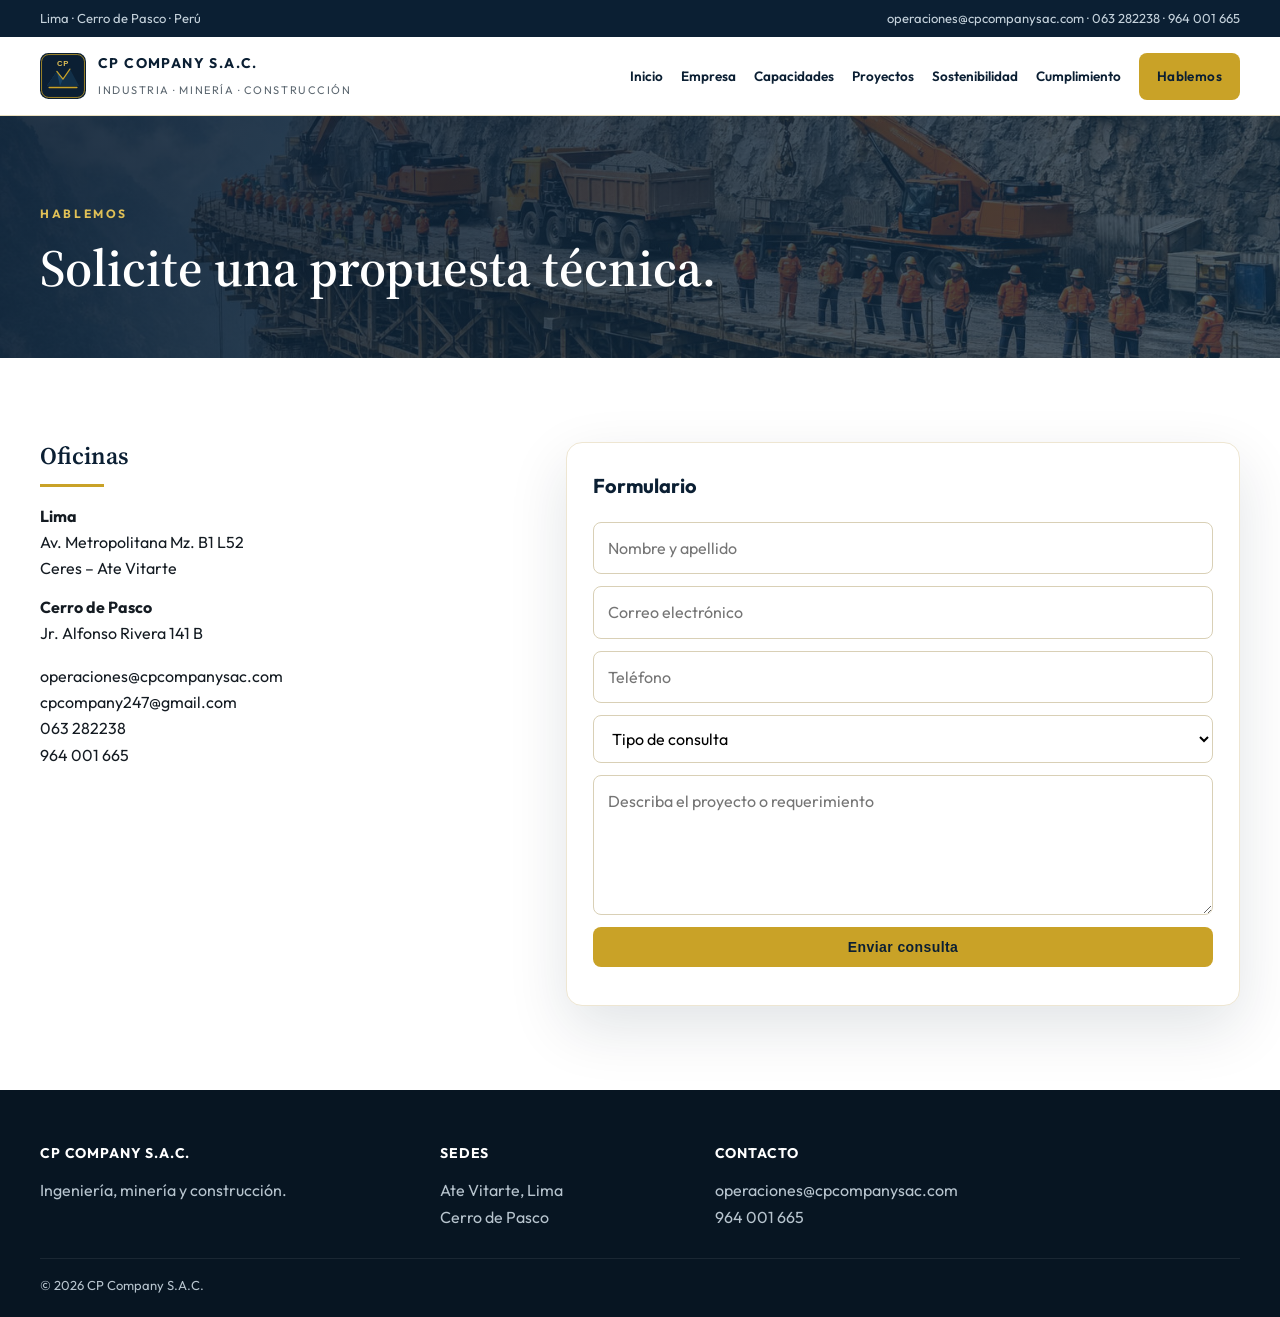
==== contacto.html @ 5b41ce50 "Web Corporativo CP Company" ====
<!DOCTYPE html>
<html lang="es">
<head>
  <meta charset="UTF-8" />
  <meta name="viewport" content="width=device-width, initial-scale=1" />
  <title>Contacto | CP Company S.A.C.</title>
  <link rel="icon" href="img/favicon.svg" type="image/svg+xml" />
  <link rel="stylesheet" href="css/styles.css" />
</head>
<body>
  <div class="topbar">
    <div class="wrap">
      <span>Lima · Cerro de Pasco · Perú</span>
      <span><a href="mailto:operaciones@cpcompanysac.com">operaciones@cpcompanysac.com</a> · 063 282238 · 964 001 665</span>
    </div>
  </div>
  <header class="site">
    <div class="wrap nav">
      <a class="brand" href="index.html">
        <img class="logo" src="img/logo-mark.svg" alt="CP Company" />
        <div class="brand-text"><strong>CP COMPANY S.A.C.</strong><span>Industria · Minería · Construcción</span></div>
      </a>
      <button class="burger" aria-label="Menú">☰</button>
            <nav class="menu">
        <a href="index.html">Inicio</a>
        <a href="empresa.html">Empresa</a>
        <a href="servicios.html">Capacidades</a>
        <a href="experiencia.html">Proyectos</a>
        <a href="sostenibilidad.html">Sostenibilidad</a>
        <a href="cumplimiento.html">Cumplimiento</a>
        <a class="btn" class="active" href="contacto.html">Hablemos</a>
      </nav>
    </div>
  </header>

  <div class="page-hero">
    <div class="wrap">
      <p class="kicker">Hablemos</p>
      <h1>Solicite una propuesta técnica.</h1>
    </div>
  </div>

  <section>
    <div class="wrap contact-grid">
      <div>
        <h2>Oficinas</h2>
        <div class="gold-line"></div>
        <p style="margin-top:16px"><strong>Lima</strong><br>Av. Metropolitana Mz. B1 L52<br>Ceres – Ate Vitarte</p>
        <p style="margin-top:12px"><strong>Cerro de Pasco</strong><br>Jr. Alfonso Rivera 141 B</p>
        <p style="margin-top:16px">
          <a href="mailto:operaciones@cpcompanysac.com">operaciones@cpcompanysac.com</a><br>
          <a href="mailto:cpcompany247@gmail.com">cpcompany247@gmail.com</a><br>
          063 282238<br>
          964 001 665
        </p>
      </div>
      <form id="contacto-form" class="card">
        <h3>Formulario</h3>
        <input type="text" name="nombre" placeholder="Nombre y apellido" required />
        <input type="email" name="email" placeholder="Correo electrónico" required />
        <input type="tel" name="telefono" placeholder="Teléfono" />
        <select name="asunto">
          <option value="">Tipo de consulta</option>
          <option>Consultoría / expediente técnico</option>
          <option>Ejecución de obra</option>
          <option>Servicios mineros / topografía</option>
          <option>Alquiler de equipos</option>
          <option>Otro</option>
        </select>
        <textarea name="mensaje" placeholder="Describa el proyecto o requerimiento" required></textarea>
        <button class="btn" type="submit">Enviar consulta</button>
        <p class="form-note" style="color:var(--muted);font-size:13px"></p>
      </form>
    </div>
  </section>

  <footer>
    <div class="wrap">
      <div class="cols">
        <div><h4>CP Company S.A.C.</h4><p>Ingeniería, minería y construcción.</p></div>
        <div><h4>Sedes</h4><p>Ate Vitarte, Lima<br>Cerro de Pasco</p></div>
        <div><h4>Contacto</h4><p>operaciones@cpcompanysac.com<br>964 001 665</p></div>
      </div>
      <div class="copy">© 2026 CP Company S.A.C.</div>
    </div>
  </footer>
  <script src="js/main.js"></script>
</body>
</html>
---- css/styles.css ----
@import url("https://fonts.googleapis.com/css2?family=Outfit:wght@400;500;600;700;800&family=Source+Serif+4:opsz,wght@8..60,500;8..60,600&display=swap");

:root {
  --navy: #0b1f33;
  --navy-mid: #123049;
  --navy-light: #1a4466;
  --gold: #c9a227;
  --gold-soft: #e0c056;
  --sand: #f6f1e7;
  --ink: #141b22;
  --muted: #5c6770;
  --white: #ffffff;
  --line: rgba(201, 162, 39, 0.35);
  --shadow: 0 22px 60px rgba(11, 31, 51, 0.12);
  --radius: 16px;
  --max: 1200px;
}

* { box-sizing: border-box; margin: 0; padding: 0; }
html { scroll-behavior: smooth; }
body {
  font-family: Outfit, "Segoe UI", sans-serif;
  color: var(--ink);
  background: var(--white);
  line-height: 1.65;
}
img { max-width: 100%; display: block; }
a { color: inherit; text-decoration: none; }
ul { list-style: none; }
code { font-size: .92em; }

.wrap { width: min(var(--max), calc(100% - 40px)); margin: 0 auto; }
.serif { font-family: "Source Serif 4", Georgia, serif; }

.topbar {
  background: var(--navy); color: #c5d2dc; font-size: 13px; padding: 8px 0;
}
.topbar .wrap { display: flex; justify-content: space-between; gap: 16px; flex-wrap: wrap; }
.topbar a:hover { color: var(--gold-soft); }

header.site {
  position: sticky; top: 0; z-index: 50;
  background: rgba(255,255,255,.94);
  backdrop-filter: blur(14px);
  border-bottom: 1px solid #eadfbf;
}
.nav { display: flex; align-items: center; justify-content: space-between; min-height: 78px; gap: 16px; }
.brand { display: flex; align-items: center; gap: 12px; }
.brand img.logo { width: 46px; height: 46px; }
.brand-text strong { display: block; font-size: 14px; letter-spacing: .1em; color: var(--navy); }
.brand-text span { font-size: 11px; color: var(--muted); letter-spacing: .14em; text-transform: uppercase; }

nav.menu { display: flex; align-items: center; gap: 18px; flex-wrap: wrap; }
nav.menu a { font-size: 13.5px; font-weight: 600; color: var(--navy); }
nav.menu a:hover, nav.menu a.active { color: var(--gold); }

.btn {
  display: inline-flex; align-items: center; justify-content: center; gap: 8px;
  background: var(--gold); color: var(--navy); font-weight: 700;
  padding: 12px 18px; border-radius: 8px; border: 0; cursor: pointer;
  letter-spacing: .03em; transition: .2s ease; font-size: 14px;
}
.btn:hover { background: var(--gold-soft); transform: translateY(-1px); }
.btn.ghost { background: transparent; color: #fff; border: 1px solid rgba(255,255,255,.4); }
.btn.ghost:hover { border-color: var(--gold); color: var(--gold); }
.btn.line { background: transparent; color: var(--navy); border: 1px solid #d9ceb0; }
.burger { display: none; background: none; border: 0; font-size: 26px; cursor: pointer; color: var(--navy); }

.hero {
  position: relative; min-height: 86vh;
  background:
    linear-gradient(105deg, rgba(11,31,51,.9) 8%, rgba(11,31,51,.52) 58%, rgba(11,31,51,.28)),
    url("../img/hero-infra.jpg") center/cover no-repeat;
  color: #fff; display: grid; align-items: end;
}
.hero .wrap { padding: 120px 0 88px; }
.kicker {
  color: var(--gold-soft); letter-spacing: .22em; text-transform: uppercase;
  font-size: 12px; font-weight: 700; margin-bottom: 14px;
}
.hero h1 {
  font-family: "Source Serif 4", Georgia, serif;
  font-size: clamp(38px, 6vw, 72px); line-height: 1.05;
  max-width: 14ch; font-weight: 600; margin-bottom: 18px;
}
.hero p.lead { max-width: 54ch; color: #dbe6ee; font-size: 18px; margin-bottom: 28px; }
.hero-actions { display: flex; gap: 12px; flex-wrap: wrap; }
.hero-foot {
  display: flex; gap: 28px; flex-wrap: wrap; margin-top: 48px;
  padding-top: 22px; border-top: 1px solid rgba(255,255,255,.18);
  color: #c9d6df; font-size: 13px;
}
.hero-foot b { display: block; color: #fff; font-size: 16px; }

section { padding: 84px 0; }
.section-head { margin-bottom: 36px; }
.section-head h2, .page-hero h1, h2 {
  font-family: "Source Serif 4", Georgia, serif;
  font-weight: 600; color: var(--navy); line-height: 1.15;
}
.section-head h2 { font-size: clamp(28px, 3.2vw, 42px); }
.section-head p { color: var(--muted); max-width: 64ch; margin-top: 10px; }
.gold-line { width: 64px; height: 3px; background: var(--gold); margin: 14px 0 0; }

.grid-2 { display: grid; grid-template-columns: 1.05fr .95fr; gap: 48px; align-items: center; }
.grid-3 { display: grid; grid-template-columns: repeat(3, 1fr); gap: 22px; }
.grid-4 { display: grid; grid-template-columns: repeat(4, 1fr); gap: 18px; }

.card {
  background: #fff; border: 1px solid #eee6d2; border-radius: var(--radius);
  padding: 26px; box-shadow: var(--shadow);
}
.card h3 { color: var(--navy); margin-bottom: 8px; font-size: 20px; }
.icon {
  width: 46px; height: 46px; border-radius: 10px; margin-bottom: 16px;
  display: grid; place-items: center; background: #f7f1de; color: var(--navy);
  border: 1px solid var(--line); font-weight: 700;
}

.mission { background: var(--sand); }
.quote { font-family: "Source Serif 4", Georgia, serif; font-size: 22px; color: var(--navy); line-height: 1.45; }

.band { background: var(--navy); color: #fff; padding: 42px 0; }
.stat { text-align: center; padding: 10px; }
.stat b { display: block; font-size: 34px; color: var(--gold-soft); }
.stat span { color: #c9d6df; font-size: 13px; }

.services-list li {
  padding: 8px 0 8px 18px; position: relative; color: #334;
}
.services-list li::before {
  content: ""; position: absolute; left: 0; top: 16px;
  width: 8px; height: 8px; border-radius: 50%; background: var(--gold);
}

table.exp { width: 100%; border-collapse: collapse; font-size: 14px; background: #fff; }
table.exp th, table.exp td { text-align: left; padding: 12px 14px; border-bottom: 1px solid #efe7d4; vertical-align: top; }
table.exp th { background: var(--navy); color: #fff; font-weight: 600; }
table.exp tr:hover td { background: #fbf7ee; }

.work { border: 1px solid #eee6d2; border-radius: var(--radius); overflow: hidden; background: #fff; }
.work img { width: 100%; height: 180px; object-fit: cover; }
.work .meta { padding: 20px 22px 24px; }
.work h3 { font-size: 18px; color: var(--navy); margin-bottom: 8px; }
.tag {
  display: inline-block; font-size: 11px; letter-spacing: .08em; text-transform: uppercase;
  background: #f7f1de; color: var(--navy); padding: 4px 8px; border-radius: 999px; margin-bottom: 10px;
}
.budget { color: #9a7a1c; font-weight: 700; margin-top: 10px; }
.photo-note { font-size: 12px; color: var(--muted); margin-top: 10px; font-style: italic; }

.role { color: var(--gold); font-weight: 700; font-size: 12px; letter-spacing: .1em; text-transform: uppercase; }
.contact-grid { display: grid; grid-template-columns: .85fr 1.15fr; gap: 28px; }
form { display: grid; gap: 12px; }
input, textarea, select {
  width: 100%; padding: 12px 14px; border-radius: 8px;
  border: 1px solid #d9d0b6; font: inherit; background: #fff;
}
textarea { min-height: 140px; resize: vertical; }

.steps { counter-reset: step; }
.steps article { position: relative; padding-top: 8px; }
.steps article::before {
  counter-increment: step; content: "0" counter(step);
  display: block; color: var(--gold); font-weight: 800; letter-spacing: .12em; margin-bottom: 8px;
}

.logos {
  display: grid; grid-template-columns: repeat(4, 1fr); gap: 12px;
}
.logos span {
  border: 1px solid #eee6d2; border-radius: 12px; padding: 18px 12px;
  text-align: center; font-size: 13px; font-weight: 600; color: var(--navy-light);
  background: #fff;
}

footer { background: #071522; color: #b7c4ce; padding: 52px 0 20px; }
footer .cols { display: grid; grid-template-columns: 1.5fr 1fr 1fr 1fr; gap: 24px; margin-bottom: 28px; }
footer h4 { color: #fff; margin-bottom: 12px; font-size: 14px; letter-spacing: .06em; text-transform: uppercase; }
footer a:hover { color: var(--gold-soft); }
.copy { border-top: 1px solid rgba(255,255,255,.08); padding-top: 16px; font-size: 13px; display: flex; justify-content: space-between; gap: 12px; flex-wrap: wrap; }

.page-hero {
  background:
    linear-gradient(120deg, rgba(11,31,51,.88), rgba(18,48,73,.7)),
    url("../img/obra-montana.jpg") center/cover no-repeat;
  color: #fff; padding: 88px 0 60px;
}
.page-hero h1 { color: #fff; font-size: clamp(30px, 4.4vw, 52px); }

.cookie {
  position: fixed; bottom: 16px; left: 16px; right: 16px; z-index: 80;
  max-width: 720px; margin: 0 auto; background: var(--navy); color: #d7e2ea;
  padding: 16px 18px; border-radius: 12px; display: none; align-items: center; justify-content: space-between; gap: 12px;
  box-shadow: var(--shadow);
}
.cookie.show { display: flex; }

@media (max-width: 980px) {
  .grid-2, .grid-3, .grid-4, .contact-grid, footer .cols, .logos { grid-template-columns: 1fr 1fr; }
  .burger { display: block; }
  nav.menu {
    display: none; position: absolute; left: 0; right: 0; top: 78px;
    background: #fff; flex-direction: column; padding: 18px 20px 24px;
    border-bottom: 1px solid #eadfbf; align-items: flex-start;
  }
  nav.menu.open { display: flex; }
  .hero { min-height: auto; }
}
@media (max-width: 640px) {
  .grid-2, .grid-3, .grid-4, .contact-grid, footer .cols, .logos { grid-template-columns: 1fr; }
}
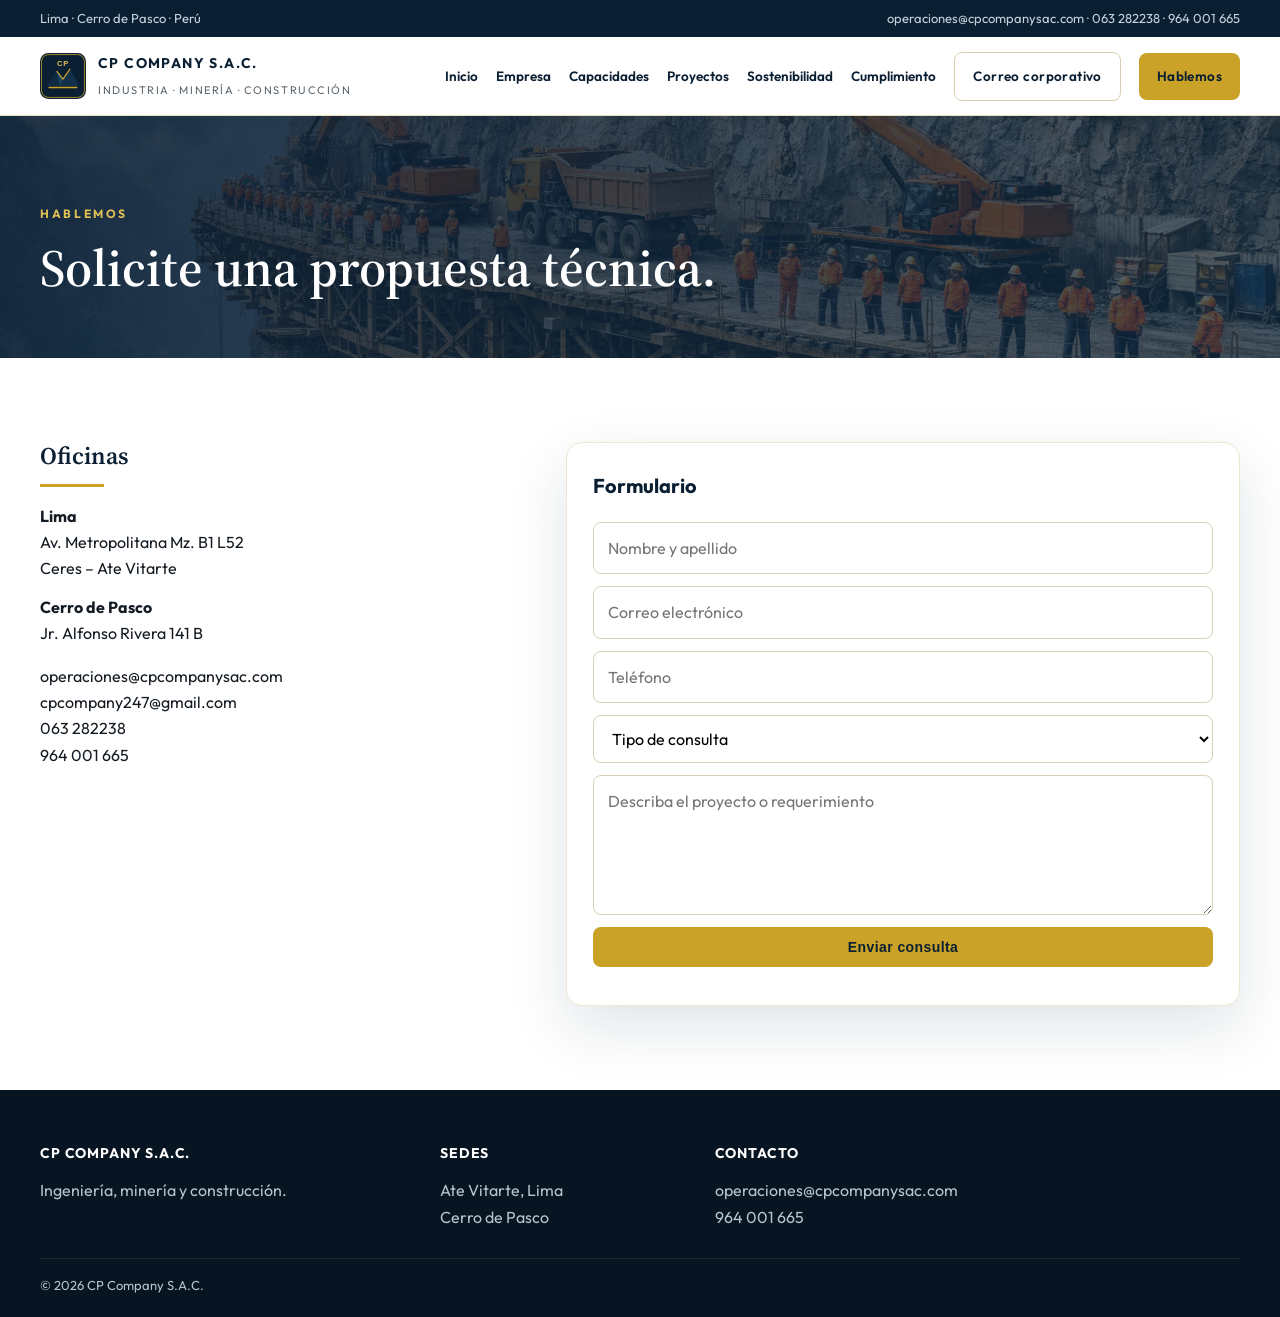
==== commit 06730c11: "Agregar botón de correo corporativo en el header" ====
--- a/contacto.html
+++ b/contacto.html
@@ -28,8 +28,10 @@
         <a href="experiencia.html">Proyectos</a>
         <a href="sostenibilidad.html">Sostenibilidad</a>
         <a href="cumplimiento.html">Cumplimiento</a>
+        <a class="btn line" href="https://email.godaddy.com/?target=blank" target="_blank" rel="noopener noreferrer">Correo corporativo</a>
         <a class="btn" class="active" href="contacto.html">Hablemos</a>
       </nav>
+      <a class="mail-bar" href="https://email.godaddy.com/?target=blank" target="_blank" rel="noopener noreferrer">Correo corporativo</a>
     </div>
   </header>
 
--- a/css/styles.css
+++ b/css/styles.css
@@ -64,7 +64,10 @@
 .btn.ghost { background: transparent; color: #fff; border: 1px solid rgba(255,255,255,.4); }
 .btn.ghost:hover { border-color: var(--gold); color: var(--gold); }
 .btn.line { background: transparent; color: var(--navy); border: 1px solid #d9ceb0; }
+nav.menu a.btn.line { color: var(--navy); white-space: nowrap; }
+nav.menu a.btn.line:hover { color: var(--navy); background: #f7f1de; }
 .burger { display: none; background: none; border: 0; font-size: 26px; cursor: pointer; color: var(--navy); }
+.mail-bar { display: none; }
 
 .hero {
   position: relative; min-height: 86vh;
@@ -196,15 +199,36 @@
 }
 .cookie.show { display: flex; }
 
+@media (max-width: 1180px) {
+  .nav { flex-wrap: nowrap; gap: 10px; }
+  .brand { flex: 1; min-width: 0; }
+  .brand-text { min-width: 0; }
+  .brand-text strong, .brand-text span { white-space: nowrap; overflow: hidden; text-overflow: ellipsis; }
+  .burger { display: block; flex-shrink: 0; order: 4; }
+  .mail-bar {
+    display: inline-flex; flex: 0 0 auto; order: 3;
+    align-items: center; justify-content: center;
+    width: auto; white-space: nowrap;
+    background: var(--gold); color: var(--navy); font-weight: 700;
+    font-size: 13px; line-height: 1; padding: 9px 12px; border-radius: 8px;
+  }
+  .mail-bar:hover { background: var(--gold-soft); color: var(--navy); }
+  nav.menu a.btn.line { display: none; }
+  nav.menu {
+    display: none; position: absolute; left: 0; right: 0; top: 100%;
+    background: #fff; flex-direction: column; padding: 18px 20px 24px;
+    border-bottom: 1px solid #eadfbf; align-items: flex-start;
+    z-index: 40;
+  }
+  nav.menu.open { display: flex; }
+}
+@media (max-width: 480px) {
+  .nav { flex-wrap: wrap; row-gap: 8px; padding-bottom: 10px; justify-content: flex-start; }
+  .brand { flex: 1 0 100%; }
+  .mail-bar { margin-left: auto; }
+}
 @media (max-width: 980px) {
   .grid-2, .grid-3, .grid-4, .contact-grid, footer .cols, .logos { grid-template-columns: 1fr 1fr; }
-  .burger { display: block; }
-  nav.menu {
-    display: none; position: absolute; left: 0; right: 0; top: 78px;
-    background: #fff; flex-direction: column; padding: 18px 20px 24px;
-    border-bottom: 1px solid #eadfbf; align-items: flex-start;
-  }
-  nav.menu.open { display: flex; }
   .hero { min-height: auto; }
 }
 @media (max-width: 640px) {
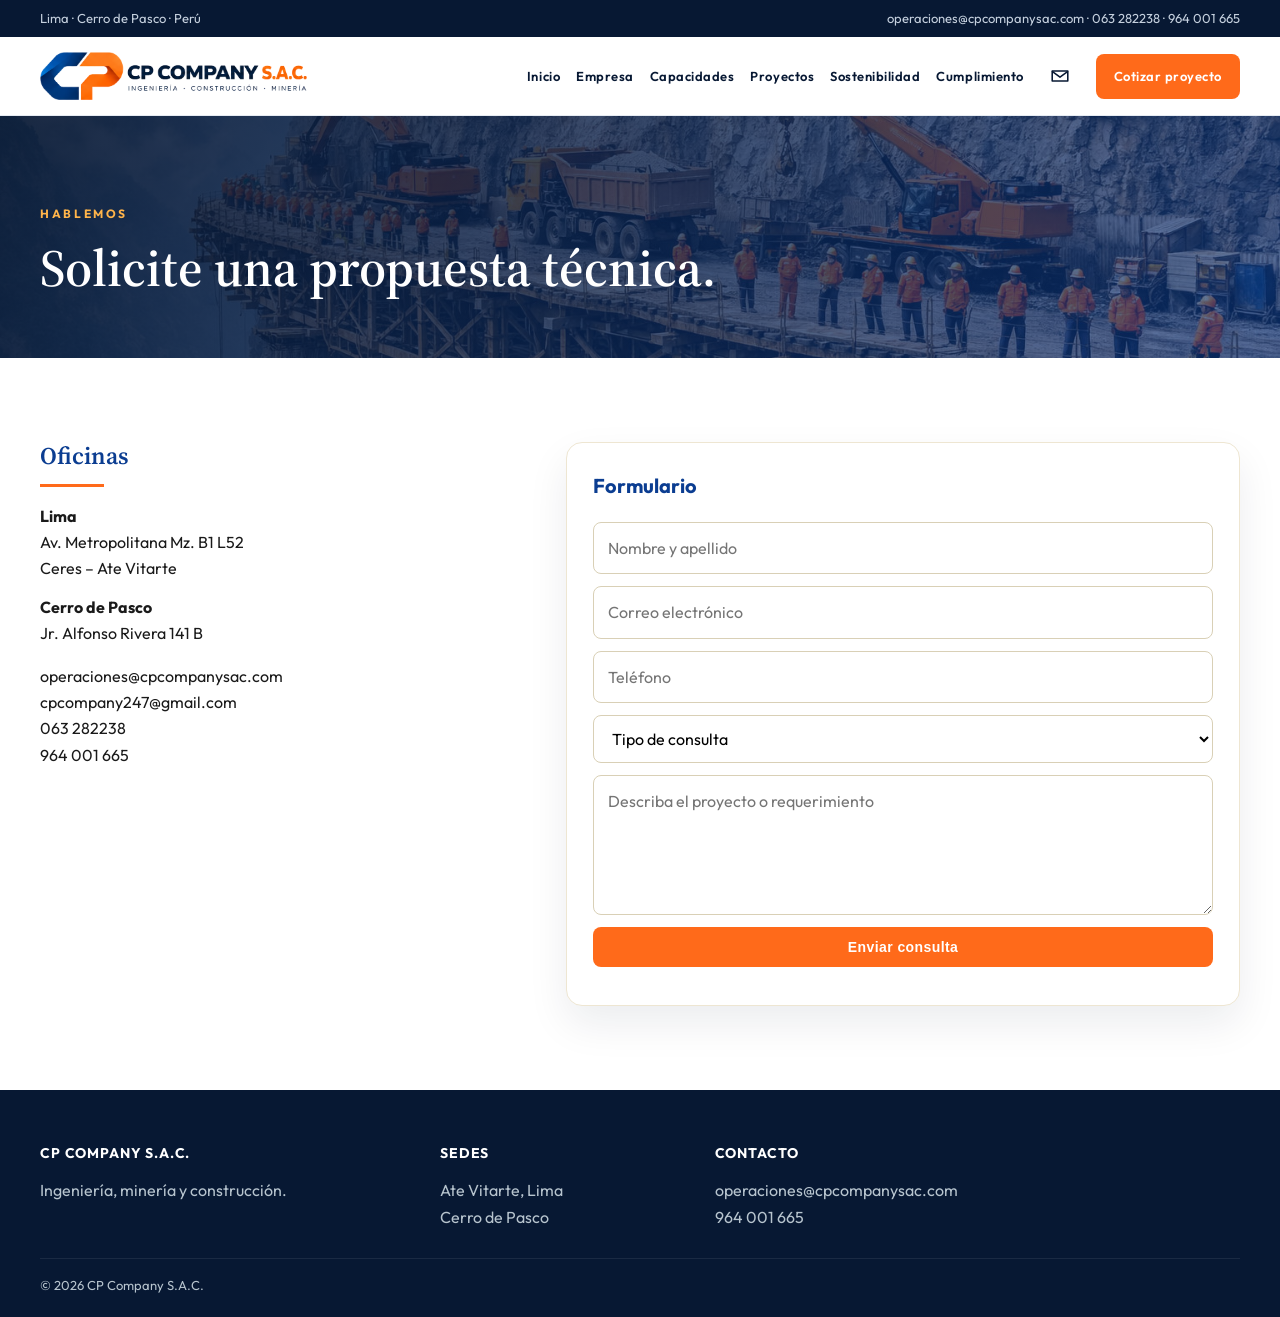
==== commit 730817e2: "Aplicar la identidad oficial del manual CP" ====
--- a/contacto.html
+++ b/contacto.html
@@ -4,22 +4,19 @@
   <meta charset="UTF-8" />
   <meta name="viewport" content="width=device-width, initial-scale=1" />
   <title>Contacto | CP Company S.A.C.</title>
-  <link rel="icon" href="img/favicon.svg" type="image/svg+xml" />
+  <link rel="icon" href="img/logo-mark.png" type="image/png" />
   <link rel="stylesheet" href="css/styles.css" />
 </head>
 <body>
   <div class="topbar">
     <div class="wrap">
       <span>Lima · Cerro de Pasco · Perú</span>
-      <span><a href="mailto:operaciones@cpcompanysac.com">operaciones@cpcompanysac.com</a> · 063 282238 · 964 001 665</span>
+      <span><a href="mailto:operaciones@cpcompanysac.com">operaciones@cpcompanysac.com</a><span class="top-more"> · 063 282238</span> · 964 001 665</span>
     </div>
   </div>
   <header class="site">
     <div class="wrap nav">
-      <a class="brand" href="index.html">
-        <img class="logo" src="img/logo-mark.svg" alt="CP Company" />
-        <div class="brand-text"><strong>CP COMPANY S.A.C.</strong><span>Industria · Minería · Construcción</span></div>
-      </a>
+      <a class="brand" href="index.html"><img class="logo" src="img/logo-horizontal.png" alt="CP Company S.A.C." /></a>
       <button class="burger" aria-label="Menú">☰</button>
             <nav class="menu">
         <a href="index.html">Inicio</a>
@@ -28,10 +25,10 @@
         <a href="experiencia.html">Proyectos</a>
         <a href="sostenibilidad.html">Sostenibilidad</a>
         <a href="cumplimiento.html">Cumplimiento</a>
-        <a class="btn line" href="https://email.godaddy.com/?target=blank" target="_blank" rel="noopener noreferrer">Correo corporativo</a>
-        <a class="btn" class="active" href="contacto.html">Hablemos</a>
+        <a class="mail-link" href="https://email.godaddy.com/?target=blank" target="_blank" rel="noopener noreferrer" aria-label="Correo corporativo" title="Correo corporativo"><svg viewBox="0 0 24 24" width="22" height="22" aria-hidden="true" focusable="false"><path fill="none" stroke="currentColor" stroke-width="1.7" stroke-linejoin="round" d="M3.5 6.5h17v11h-17z"/><path fill="none" stroke="currentColor" stroke-width="1.7" stroke-linejoin="round" stroke-linecap="round" d="M3.8 7.2 12 13.2 20.2 7.2"/></svg></a>
+        <a class="btn" class="active" href="contacto.html">Cotizar proyecto</a>
       </nav>
-      <a class="mail-bar" href="https://email.godaddy.com/?target=blank" target="_blank" rel="noopener noreferrer">Correo corporativo</a>
+      <a class="mail-bar" href="https://email.godaddy.com/?target=blank" target="_blank" rel="noopener noreferrer" aria-label="Correo corporativo" title="Correo corporativo"><svg viewBox="0 0 24 24" width="22" height="22" aria-hidden="true" focusable="false"><path fill="none" stroke="currentColor" stroke-width="1.7" stroke-linejoin="round" d="M3.5 6.5h17v11h-17z"/><path fill="none" stroke="currentColor" stroke-width="1.7" stroke-linejoin="round" stroke-linecap="round" d="M3.8 7.2 12 13.2 20.2 7.2"/></svg></a>
     </div>
   </header>
 
--- a/css/styles.css
+++ b/css/styles.css
@@ -1,17 +1,18 @@
 @import url("https://fonts.googleapis.com/css2?family=Outfit:wght@400;500;600;700;800&family=Source+Serif+4:opsz,wght@8..60,500;8..60,600&display=swap");
 
 :root {
-  --navy: #0b1f33;
-  --navy-mid: #123049;
-  --navy-light: #1a4466;
-  --gold: #c9a227;
-  --gold-soft: #e0c056;
-  --sand: #f6f1e7;
-  --ink: #141b22;
-  --muted: #5c6770;
+  --navy: #0b3d91;
+  --navy-mid: #0a3278;
+  --navy-light: #1e4fa8;
+  --deep: #071833;
+  --gold: #ff6a1a;
+  --gold-soft: #ffb44a;
+  --sand: #f3f6fb;
+  --ink: #1a1a1a;
+  --muted: #6b7788;
   --white: #ffffff;
-  --line: rgba(201, 162, 39, 0.35);
-  --shadow: 0 22px 60px rgba(11, 31, 51, 0.12);
+  --line: rgba(11, 61, 145, 0.14);
+  --shadow: 0 18px 40px rgba(7, 24, 51, 0.08);
   --radius: 16px;
   --max: 1200px;
 }
@@ -33,50 +34,77 @@
 .serif { font-family: "Source Serif 4", Georgia, serif; }
 
 .topbar {
-  background: var(--navy); color: #c5d2dc; font-size: 13px; padding: 8px 0;
+  background: var(--deep); color: #c5d0de; font-size: 13px; padding: 8px 0;
 }
 .topbar .wrap { display: flex; justify-content: space-between; gap: 16px; flex-wrap: wrap; }
 .topbar a:hover { color: var(--gold-soft); }
+@media (max-width: 720px) {
+  .topbar { font-size: 12px; line-height: 1.35; padding: 6px 0; }
+  .topbar .wrap { flex-direction: column; align-items: flex-start; gap: 1px; flex-wrap: nowrap; }
+  .topbar .wrap > span {
+    display: block; max-width: 100%;
+    white-space: nowrap; overflow: hidden; text-overflow: ellipsis;
+  }
+}
+@media (max-width: 360px) {
+  .top-more { display: none; }
+}
 
 header.site {
   position: sticky; top: 0; z-index: 50;
-  background: rgba(255,255,255,.94);
+  background: rgba(255,255,255,.96);
   backdrop-filter: blur(14px);
-  border-bottom: 1px solid #eadfbf;
+  border-bottom: 1px solid #e6ebf2;
 }
 .nav { display: flex; align-items: center; justify-content: space-between; min-height: 78px; gap: 16px; }
-.brand { display: flex; align-items: center; gap: 12px; }
-.brand img.logo { width: 46px; height: 46px; }
-.brand-text strong { display: block; font-size: 14px; letter-spacing: .1em; color: var(--navy); }
-.brand-text span { font-size: 11px; color: var(--muted); letter-spacing: .14em; text-transform: uppercase; }
-
-nav.menu { display: flex; align-items: center; gap: 18px; flex-wrap: wrap; }
-nav.menu a { font-size: 13.5px; font-weight: 600; color: var(--navy); }
+.brand { display: flex; align-items: center; flex: 0 0 auto; }
+.brand img.logo { height: 48px; width: auto; }
+
+nav.menu { display: flex; align-items: center; gap: 16px; flex-wrap: wrap; }
+nav.menu a { font-size: 13px; font-weight: 600; letter-spacing: .04em; color: var(--deep); }
 nav.menu a:hover, nav.menu a.active { color: var(--gold); }
 
 .btn {
   display: inline-flex; align-items: center; justify-content: center; gap: 8px;
-  background: var(--gold); color: var(--navy); font-weight: 700;
+  background: var(--gold); color: #fff; font-weight: 700;
   padding: 12px 18px; border-radius: 8px; border: 0; cursor: pointer;
   letter-spacing: .03em; transition: .2s ease; font-size: 14px;
 }
-.btn:hover { background: var(--gold-soft); transform: translateY(-1px); }
-.btn.ghost { background: transparent; color: #fff; border: 1px solid rgba(255,255,255,.4); }
-.btn.ghost:hover { border-color: var(--gold); color: var(--gold); }
-.btn.line { background: transparent; color: var(--navy); border: 1px solid #d9ceb0; }
-nav.menu a.btn.line { color: var(--navy); white-space: nowrap; }
-nav.menu a.btn.line:hover { color: var(--navy); background: #f7f1de; }
+.btn:hover { background: #e85d12; color: #fff; transform: translateY(-1px); }
+nav.menu a.btn, nav.menu a.btn:hover, nav.menu a.btn:focus { color: #fff; background: var(--gold); }
+nav.menu a.btn:hover { background: #e85d12; }
+.btn.ghost { background: transparent; color: #fff; border: 1px solid rgba(255,255,255,.55); }
+.btn.ghost:hover { border-color: #fff; color: #fff; background: rgba(255,255,255,.08); }
+.btn.line { background: transparent; color: var(--navy); border: 1px solid #d5deea; }
+.btn.line:hover { border-color: var(--gold); color: var(--gold); background: transparent; }
 .burger { display: none; background: none; border: 0; font-size: 26px; cursor: pointer; color: var(--navy); }
+.mail-link, .mail-bar {
+  display: inline-flex; align-items: center; justify-content: center;
+  width: 40px; height: 40px; border-radius: 8px; color: var(--navy); flex: 0 0 auto;
+}
+.mail-link:hover, .mail-bar:hover { color: var(--gold); background: var(--sand); }
+nav.menu a.mail-link, nav.menu a.mail-link:hover { color: var(--deep); background: transparent; }
+nav.menu a.mail-link:hover { color: var(--gold); background: var(--sand); }
 .mail-bar { display: none; }
 
 .hero {
   position: relative; min-height: 86vh;
   background:
-    linear-gradient(105deg, rgba(11,31,51,.9) 8%, rgba(11,31,51,.52) 58%, rgba(11,31,51,.28)),
+    linear-gradient(105deg, rgba(7,24,51,.88) 0%, rgba(11,61,145,.55) 52%, rgba(7,24,51,.35)),
     url("../img/hero-infra.jpg") center/cover no-repeat;
-  color: #fff; display: grid; align-items: end;
-}
-.hero .wrap { padding: 120px 0 88px; }
+  color: #fff; display: grid; align-items: start;
+  padding: 0;
+}
+.hero .wrap { padding: 28px 0 72px; }
+.hero-grid { display: grid; grid-template-columns: 1.25fr .75fr; gap: 36px; align-items: end; }
+.hero h1 span { color: var(--gold); }
+.hero-points { display: grid; gap: 10px; }
+.hero-points li {
+  background: rgba(7,24,51,.72); border: 1px solid rgba(255,255,255,.14);
+  border-radius: 12px; padding: 12px 14px; backdrop-filter: blur(8px);
+}
+.hero-points b { display: block; color: #fff; font-size: 15px; }
+.hero-points span { color: #d5deea; font-size: 13px; }
 .kicker {
   color: var(--gold-soft); letter-spacing: .22em; text-transform: uppercase;
   font-size: 12px; font-weight: 700; margin-bottom: 14px;
@@ -123,7 +151,7 @@
 .mission { background: var(--sand); }
 .quote { font-family: "Source Serif 4", Georgia, serif; font-size: 22px; color: var(--navy); line-height: 1.45; }
 
-.band { background: var(--navy); color: #fff; padding: 42px 0; }
+.band { background: var(--deep); color: #fff; padding: 42px 0; }
 .stat { text-align: center; padding: 10px; }
 .stat b { display: block; font-size: 34px; color: var(--gold-soft); }
 .stat span { color: #c9d6df; font-size: 13px; }
@@ -177,7 +205,13 @@
   background: #fff;
 }
 
-footer { background: #071522; color: #b7c4ce; padding: 52px 0 20px; }
+footer { background: var(--deep); color: #b7c4ce; padding: 52px 0 20px; }
+.swatch { display: flex; flex-wrap: wrap; gap: 10px; }
+.swatch i {
+  display: grid; place-items: end start; width: 140px; height: 84px;
+  border-radius: 12px; padding: 10px; font-style: normal; color: #fff;
+  font-size: 12px; font-weight: 600;
+}
 footer .cols { display: grid; grid-template-columns: 1.5fr 1fr 1fr 1fr; gap: 24px; margin-bottom: 28px; }
 footer h4 { color: #fff; margin-bottom: 12px; font-size: 14px; letter-spacing: .06em; text-transform: uppercase; }
 footer a:hover { color: var(--gold-soft); }
@@ -185,7 +219,7 @@
 
 .page-hero {
   background:
-    linear-gradient(120deg, rgba(11,31,51,.88), rgba(18,48,73,.7)),
+    linear-gradient(120deg, rgba(7,24,51,.9), rgba(11,61,145,.62)),
     url("../img/obra-montana.jpg") center/cover no-repeat;
   color: #fff; padding: 88px 0 60px;
 }
@@ -193,7 +227,7 @@
 
 .cookie {
   position: fixed; bottom: 16px; left: 16px; right: 16px; z-index: 80;
-  max-width: 720px; margin: 0 auto; background: var(--navy); color: #d7e2ea;
+  max-width: 720px; margin: 0 auto; background: var(--deep); color: #d7e2ea;
   padding: 16px 18px; border-radius: 12px; display: none; align-items: center; justify-content: space-between; gap: 12px;
   box-shadow: var(--shadow);
 }
@@ -201,35 +235,31 @@
 
 @media (max-width: 1180px) {
   .nav { flex-wrap: nowrap; gap: 10px; }
-  .brand { flex: 1; min-width: 0; }
-  .brand-text { min-width: 0; }
-  .brand-text strong, .brand-text span { white-space: nowrap; overflow: hidden; text-overflow: ellipsis; }
+  .brand { flex: 0 1 auto; min-width: 0; }
   .burger { display: block; flex-shrink: 0; order: 4; }
-  .mail-bar {
-    display: inline-flex; flex: 0 0 auto; order: 3;
-    align-items: center; justify-content: center;
-    width: auto; white-space: nowrap;
-    background: var(--gold); color: var(--navy); font-weight: 700;
-    font-size: 13px; line-height: 1; padding: 9px 12px; border-radius: 8px;
-  }
-  .mail-bar:hover { background: var(--gold-soft); color: var(--navy); }
-  nav.menu a.btn.line { display: none; }
+  .mail-bar { display: inline-flex; order: 3; background: transparent; }
+  nav.menu .mail-link { display: none; }
   nav.menu {
     display: none; position: absolute; left: 0; right: 0; top: 100%;
     background: #fff; flex-direction: column; padding: 18px 20px 24px;
-    border-bottom: 1px solid #eadfbf; align-items: flex-start;
+    border-bottom: 1px solid #e6ebf2; align-items: flex-start;
     z-index: 40;
   }
   nav.menu.open { display: flex; }
 }
-@media (max-width: 480px) {
-  .nav { flex-wrap: wrap; row-gap: 8px; padding-bottom: 10px; justify-content: flex-start; }
-  .brand { flex: 1 0 100%; }
-  .mail-bar { margin-left: auto; }
+@media (max-width: 380px) {
+  .brand-text strong { letter-spacing: .02em; }
 }
 @media (max-width: 980px) {
-  .grid-2, .grid-3, .grid-4, .contact-grid, footer .cols, .logos { grid-template-columns: 1fr 1fr; }
+  .grid-2, .grid-3, .grid-4, .contact-grid, footer .cols, .logos, .hero-grid { grid-template-columns: 1fr 1fr; }
   .hero { min-height: auto; }
+  .hero-grid { grid-template-columns: 1fr; }
+}
+@media (max-width: 720px) {
+  .brand img.logo { height: 40px; }
+}
+@media (max-width: 380px) {
+  .brand img.logo { height: 34px; }
 }
 @media (max-width: 640px) {
   .grid-2, .grid-3, .grid-4, .contact-grid, footer .cols, .logos { grid-template-columns: 1fr; }
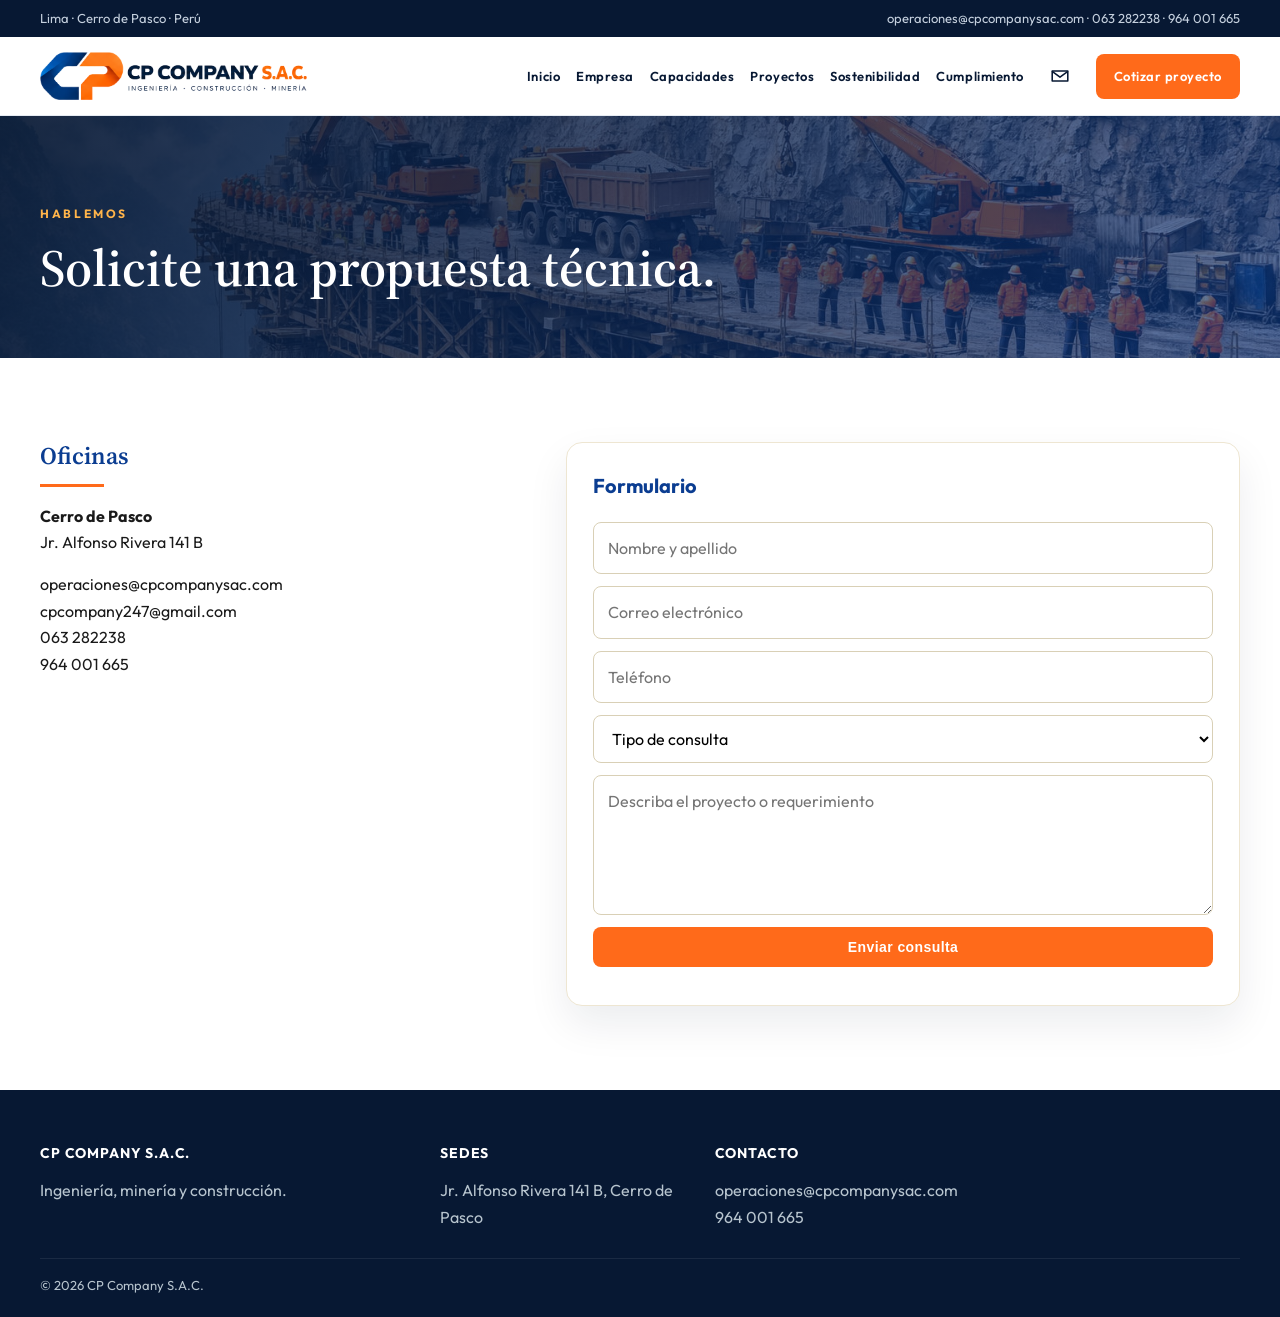
==== commit fd4a3531: "Actualizar obras, equipo y sede de Cerro de Pasco" ====
--- a/contacto.html
+++ b/contacto.html
@@ -44,8 +44,7 @@
       <div>
         <h2>Oficinas</h2>
         <div class="gold-line"></div>
-        <p style="margin-top:16px"><strong>Lima</strong><br>Av. Metropolitana Mz. B1 L52<br>Ceres – Ate Vitarte</p>
-        <p style="margin-top:12px"><strong>Cerro de Pasco</strong><br>Jr. Alfonso Rivera 141 B</p>
+        <p style="margin-top:16px"><strong>Cerro de Pasco</strong><br>Jr. Alfonso Rivera 141 B</p>
         <p style="margin-top:16px">
           <a href="mailto:operaciones@cpcompanysac.com">operaciones@cpcompanysac.com</a><br>
           <a href="mailto:cpcompany247@gmail.com">cpcompany247@gmail.com</a><br>
@@ -77,7 +76,7 @@
     <div class="wrap">
       <div class="cols">
         <div><h4>CP Company S.A.C.</h4><p>Ingeniería, minería y construcción.</p></div>
-        <div><h4>Sedes</h4><p>Ate Vitarte, Lima<br>Cerro de Pasco</p></div>
+        <div><h4>Sedes</h4><p>Jr. Alfonso Rivera 141 B, Cerro de Pasco</p></div>
         <div><h4>Contacto</h4><p>operaciones@cpcompanysac.com<br>964 001 665</p></div>
       </div>
       <div class="copy">© 2026 CP Company S.A.C.</div>
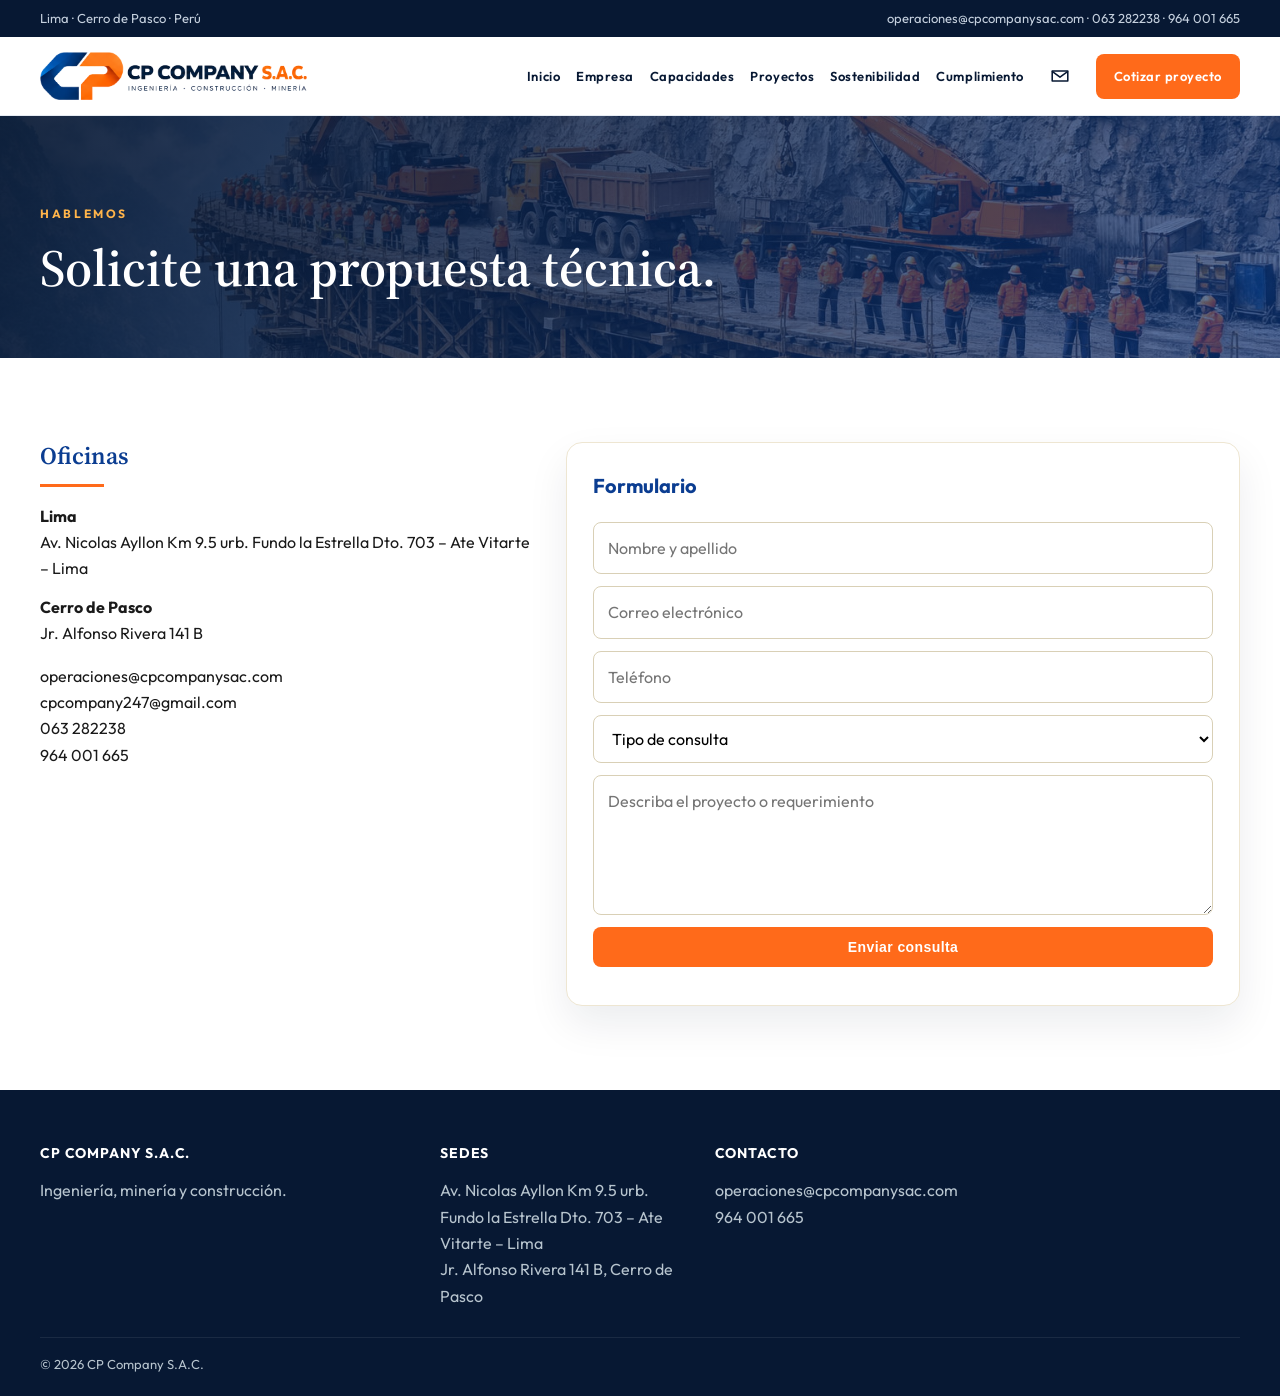
==== commit d49811b0: "Agregar la sede de Ate Vitarte" ====
--- a/contacto.html
+++ b/contacto.html
@@ -44,7 +44,8 @@
       <div>
         <h2>Oficinas</h2>
         <div class="gold-line"></div>
-        <p style="margin-top:16px"><strong>Cerro de Pasco</strong><br>Jr. Alfonso Rivera 141 B</p>
+        <p style="margin-top:16px"><strong>Lima</strong><br>Av. Nicolas Ayllon Km 9.5 urb. Fundo la Estrella Dto. 703 – Ate Vitarte – Lima</p>
+        <p style="margin-top:12px"><strong>Cerro de Pasco</strong><br>Jr. Alfonso Rivera 141 B</p>
         <p style="margin-top:16px">
           <a href="mailto:operaciones@cpcompanysac.com">operaciones@cpcompanysac.com</a><br>
           <a href="mailto:cpcompany247@gmail.com">cpcompany247@gmail.com</a><br>
@@ -76,7 +77,7 @@
     <div class="wrap">
       <div class="cols">
         <div><h4>CP Company S.A.C.</h4><p>Ingeniería, minería y construcción.</p></div>
-        <div><h4>Sedes</h4><p>Jr. Alfonso Rivera 141 B, Cerro de Pasco</p></div>
+        <div><h4>Sedes</h4><p>Av. Nicolas Ayllon Km 9.5 urb. Fundo la Estrella Dto. 703 – Ate Vitarte – Lima<br>Jr. Alfonso Rivera 141 B, Cerro de Pasco</p></div>
         <div><h4>Contacto</h4><p>operaciones@cpcompanysac.com<br>964 001 665</p></div>
       </div>
       <div class="copy">© 2026 CP Company S.A.C.</div>
